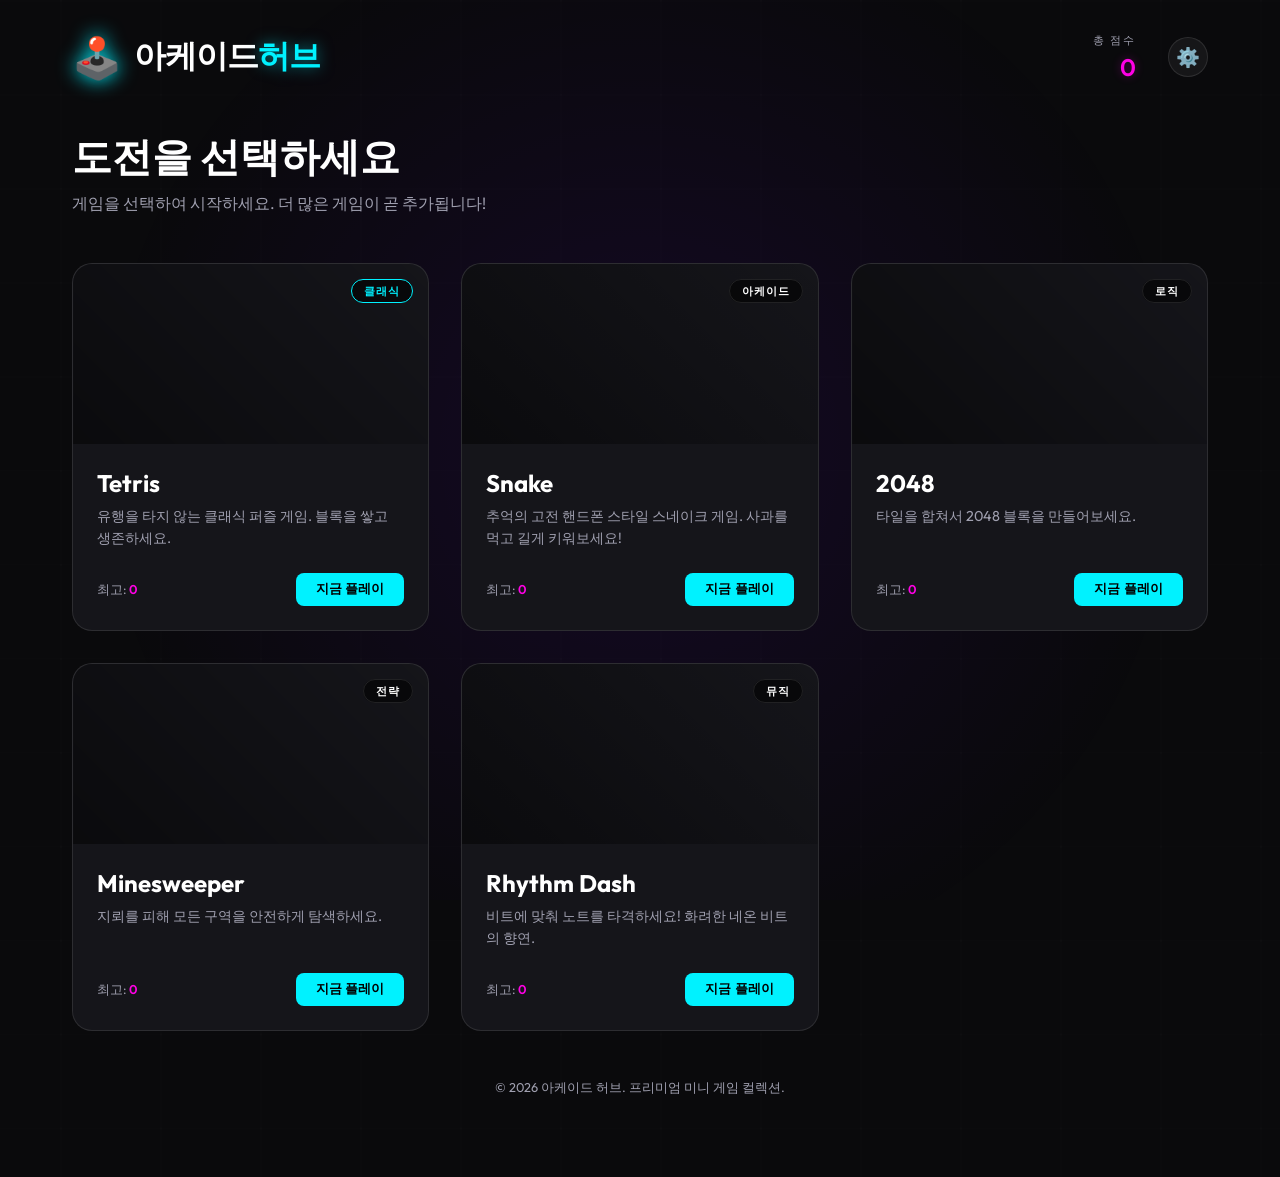
==== index.html @ 885ab1c9 "Add files via upload" ====
<!DOCTYPE html>
<html lang="ko">
<head>
    <meta charset="UTF-8">
    <meta name="viewport" content="width=device-width, initial-scale=1.0">
    <title>아케이드 허브 - 프리미엄 미니 게임</title>
    <link rel="stylesheet" href="style.css">
    <link href="https://fonts.googleapis.com/css2?family=Outfit:wght@300;400;600;800&display=swap" rel="stylesheet">
    <link rel="manifest" href="manifest.json">
    <meta name="theme-color" content="#7000ff">
    <meta name="mobile-web-app-capable" content="yes">
    <meta name="apple-mobile-web-app-status-bar-style" content="black-translucent">
</head>
<body>
    <div id="hub-app">
        <!-- Background Elements -->
        <div class="bg-glow"></div>
        <div class="bg-grid"></div>

        <!-- Header -->
        <header>
            <div class="logo">
                <span class="logo-icon">🕹️</span>
                <h1>아케이드<span>허브</span></h1>
            </div>
            <div class="user-stats">
                <div class="stat-item">
                    <span class="label">총 점수</span>
                    <span id="total-score" class="value">0</span>
                </div>
                <button id="btn-settings" class="btn-icon">⚙️</button>
            </div>
        </header>

        <!-- Main Content -->
        <main id="main-content">
            <section id="game-selection" class="screen active">
                <div class="section-title">
                    <h2>도전을 선택하세요</h2>
                    <p>게임을 선택하여 시작하세요. 더 많은 게임이 곧 추가됩니다!</p>
                </div>

                <div class="game-grid">
                    <!-- Tetris Card -->
                    <div class="game-card" data-game="tetris">
                        <div class="card-image tetris-bg">
                            <div class="card-overlay">
                                <span class="badge">클래식</span>
                            </div>
                        </div>
                        <div class="card-info">
                            <h3>Tetris</h3>
                            <p>유행을 타지 않는 클래식 퍼즐 게임. 블록을 쌓고 생존하세요.</p>
                            <div class="card-footer">
                                <span class="high-score">최고: <span id="tetris-high-score">0</span></span>
                                <button class="btn-play">지금 플레이</button>
                            </div>
                        </div>
                    </div>

                    <!-- Snake Card -->
                    <div class="game-card" data-game="snake">
                        <div class="card-image snake-bg">
                            <div class="card-overlay">
                                <span class="badge">아케이드</span>
                            </div>
                        </div>
                        <div class="card-info">
                            <h3>Snake</h3>
                            <p>추억의 고전 핸드폰 스타일 스네이크 게임. 사과를 먹고 길게 키워보세요!</p>
                            <div class="card-footer">
                                <span class="high-score">최고: <span id="snake-high-score">0</span></span>
                                <button class="btn-play">지금 플레이</button>
                            </div>
                        </div>
                    </div>

                    <!-- 2048 Card -->
                    <div class="game-card" data-game="2048">
                        <div class="card-image bg-2048">
                            <div class="card-overlay">
                                <span class="badge">로직</span>
                            </div>
                        </div>
                        <div class="card-info">
                            <h3>2048</h3>
                            <p>타일을 합쳐서 2048 블록을 만들어보세요.</p>
                            <div class="card-footer">
                                <span class="high-score">최고: <span id="2048-high-score">0</span></span>
                                <button class="btn-play">지금 플레이</button>
                            </div>
                        </div>
                    </div>

                    <!-- Minesweeper Card -->
                    <div class="game-card" data-game="minesweeper">
                        <div class="card-image minesweeper-bg">
                            <div class="card-overlay">
                                <span class="badge">전략</span>
                            </div>
                        </div>
                        <div class="card-info">
                            <h3>Minesweeper</h3>
                            <p>지뢰를 피해 모든 구역을 안전하게 탐색하세요.</p>
                            <div class="card-footer">
                                <span class="high-score">최고: <span id="minesweeper-high-score">0</span></span>
                                <button class="btn-play">지금 플레이</button>
                            </div>
                        </div>
                    </div>

                    <!-- Rhythm Card -->
                    <div class="game-card" data-game="rhythm">
                        <div class="card-image bg-rhythm">
                            <div class="card-overlay">
                                <span class="badge">뮤직</span>
                            </div>
                        </div>
                        <div class="card-info">
                            <h3>Rhythm Dash</h3>
                            <p>비트에 맞춰 노트를 타격하세요! 화려한 네온 비트의 향연.</p>
                            <div class="card-footer">
                                <span class="high-score">최고: <span id="rhythm-high-score">0</span></span>
                                <button class="btn-play">지금 플레이</button>
                            </div>
                        </div>
                    </div>
                </div>
            </section>

            <!-- Game Container -->
            <section id="game-view" class="screen">
                <div class="game-header">
                    <button id="btn-back-to-hub" class="btn-back">
                        <span class="icon">←</span> 허브로 돌아가기
                    </button>
                    <h2 id="current-game-title">TETRIS</h2>
                </div>
                <div id="game-stage">
                    <!-- Game content will be injected here or controlled by sub-app scripts -->
                </div>
        </main>

        <footer>
            <p>&copy; 2026 아케이드 허브. 프리미엄 미니 게임 컬렉션.</p>
        </footer>
    </div>

    <!-- Settings Modal (Moved to top level) -->
    <div id="settings-modal" class="modal-overlay">
        <div class="glass-panel modal-content">
            <button id="btn-close-settings" class="modal-close">&times;</button>
            <h2>설정</h2>
            <div class="settings-group">
                <div class="setting-item">
                    <span>효과음</span>
                    <label class="switch">
                        <input type="checkbox" id="toggle-sound" checked>
                        <span class="slider"></span>
                    </label>
                </div>
                <div class="setting-item">
                    <span>배경음악</span>
                    <label class="switch">
                        <input type="checkbox" id="toggle-music" checked>
                        <span class="slider"></span>
                    </label>
                </div>
                <div class="setting-item">
                    <span>모든 점수 초기화</span>
                    <button id="btn-clear-scores" class="btn-danger">데이터 초기화</button>
                </div>
            </div>
        </div>
    </div>

    <!-- Scripts -->
    <script src="main.js"></script>
    <script>
        if ('serviceWorker' in navigator) {
            window.addEventListener('load', () => {
                navigator.serviceWorker.register('./sw.js')
                    .then(reg => console.log('Service Worker Registered'))
                    .catch(err => console.log('Service Worker Registration Failed'));
            });
        }
    </script>
</body>
</html>
---- style.css ----
:root {
    --bg-dark: #0a0a0c;
    --bg-card: #15151a;
    --accent-cyan: #00f2ff;
    --accent-magenta: #ff00e5;
    --accent-purple: #7000ff;
    --text-main: #ffffff;
    --text-dim: #a0a0b0;
    --glass: rgba(255, 255, 255, 0.05);
    --glass-border: rgba(255, 255, 255, 0.1);
    --shadow-neon: 0 0 20px rgba(0, 242, 255, 0.2);
    --transition-fast: 0.2s cubic-bezier(0.4, 0, 0.2, 1);
    --transition-slow: 0.5s cubic-bezier(0.4, 0, 0.2, 1);
}

* {
    margin: 0;
    padding: 0;
    box-sizing: border-box;
    -webkit-font-smoothing: antialiased;
}

body {
    font-family: 'Outfit', sans-serif;
    background-color: var(--bg-dark);
    color: var(--text-main);
    overflow-x: hidden;
    min-height: 100vh;
}

/* Background Effects */
.bg-glow {
    position: fixed;
    top: 0;
    left: 0;
    width: 100%;
    height: 100%;
    background: radial-gradient(circle at 50% 50%, rgba(112, 0, 255, 0.1), transparent 70%);
    z-index: -2;
}

.bg-grid {
    position: fixed;
    top: 0;
    left: 0;
    width: 100%;
    height: 100%;
    background-image: 
        linear-gradient(rgba(255, 255, 255, 0.02) 1px, transparent 1px),
        linear-gradient(90deg, rgba(255, 255, 255, 0.02) 1px, transparent 1px);
    background-size: 50px 50px;
    z-index: -1;
    perspective: 1000px;
    transform: rotateX(20deg) scale(2);
    transform-origin: top;
    opacity: 0.5;
}

#hub-app {
    max-width: 1200px;
    margin: 0 auto;
    padding: 2rem;
    min-height: 100vh;
    display: flex;
    flex-direction: column;
    transition: var(--transition-slow);
}

.screen {
    display: none;
    animation: fadeIn var(--transition-fast) forwards;
}

.screen.active {
    display: block;
}

/* Game Mode (Fullscreen UI) */
body.game-mode {
    overflow: hidden;
}

body.game-mode #hub-app {
    padding: 0;
    max-width: none;
}

body.game-mode header,
body.game-mode footer {
    display: none;
}

body.game-mode #main-content {
    height: 100vh;
}

body.game-mode #game-view {
    height: 100vh;
    display: flex;
    flex-direction: column;
}

body.game-mode #game-stage {
    flex-grow: 1;
    border-radius: 0;
    border: none;
    height: 100%;
}

body.game-mode .game-header {
    position: absolute;
    top: 20px;
    left: 20px;
    z-index: 10;
    margin-bottom: 0;
    background: rgba(0, 0, 0, 0.5);
    backdrop-filter: blur(10px);
    padding: 10px 20px;
    border-radius: 12px;
    border: 1px solid var(--glass-border);
    opacity: 0.3;
    transition: var(--transition-fast);
}

body.game-mode .game-header:hover {
    opacity: 1;
}

/* Header */
header {
    display: flex;
    justify-content: space-between;
    align-items: center;
    padding-bottom: 3rem;
}

.logo {
    display: flex;
    align-items: center;
    gap: 12px;
}

.logo-icon {
    font-size: 2.5rem;
    filter: drop-shadow(0 0 10px var(--accent-cyan));
}

.logo h1 {
    font-weight: 800;
    font-size: 2rem;
    letter-spacing: -1px;
}

.logo h1 span {
    color: var(--accent-cyan);
    text-shadow: 0 0 15px rgba(0, 242, 255, 0.5);
}

.user-stats {
    display: flex;
    align-items: center;
    gap: 2rem;
}

.btn-icon {
    background: var(--glass);
    border: 1px solid var(--glass-border);
    color: var(--text-main);
    width: 40px;
    height: 40px;
    border-radius: 50%;
    display: flex;
    justify-content: center;
    align-items: center;
    cursor: pointer;
    font-size: 1.2rem;
    transition: var(--transition-fast);
}

.btn-icon:hover {
    background: var(--accent-purple);
    border-color: var(--accent-purple);
    transform: rotate(45deg);
}

.stat-item {
    text-align: right;
}

.stat-item .label {
    display: block;
    font-size: 0.7rem;
    color: var(--text-dim);
    letter-spacing: 2px;
    margin-bottom: 4px;
}

.stat-item .value {
    font-size: 1.5rem;
    font-weight: 600;
    color: var(--accent-magenta);
    text-shadow: 0 0 10px rgba(255, 0, 229, 0.3);
}

/* Section Title */
.section-title {
    margin-bottom: 3rem;
}

.section-title h2 {
    font-size: 2.5rem;
    font-weight: 700;
    margin-bottom: 0.5rem;
}

.section-title p {
    color: var(--text-dim);
}

/* Game Grid */
.game-grid {
    display: grid;
    grid-template-columns: repeat(auto-fill, minmax(300px, 1fr));
    gap: 2rem;
}

.game-card {
    background: var(--bg-card);
    border-radius: 20px;
    overflow: hidden;
    border: 1px solid var(--glass-border);
    transition: var(--transition-fast);
    cursor: pointer;
    position: relative;
}

.game-card:hover {
    transform: translateY(-10px);
    border-color: var(--accent-cyan);
    box-shadow: 0 10px 30px rgba(0, 242, 255, 0.1), 0 0 20px rgba(0, 242, 255, 0.05);
}

.card-image {
    height: 180px;
    background-size: cover;
    background-position: center;
    position: relative;
}

.tetris-bg { background-image: linear-gradient(45deg, rgba(0,0,0,0.5), transparent), url('assets/tetris_cover.png'); }
.snake-bg { background-image: linear-gradient(45deg, rgba(0,0,0,0.5), transparent), url('assets/snake_cover_v2.png'); }
.bg-2048 { background-image: linear-gradient(45deg, rgba(0,0,0,0.5), transparent), url('assets/2048_cover.png'); }
.minesweeper-bg { background-image: linear-gradient(45deg, rgba(0,0,0,0.5), transparent), url('assets/minesweeper_cover.png'); }
.bg-rhythm { background-image: linear-gradient(45deg, rgba(0,0,0,0.5), transparent), url('assets/rhythm_cover.png'); }

.card-overlay {
    position: absolute;
    top: 15px;
    right: 15px;
}

.badge {
    padding: 4px 12px;
    background: rgba(0, 0, 0, 0.6);
    border: 1px solid var(--glass-border);
    border-radius: 20px;
    font-size: 0.7rem;
    font-weight: 600;
    text-transform: uppercase;
    letter-spacing: 1px;
}

.game-card[data-game="tetris"] .badge {
    color: var(--accent-cyan);
    border-color: var(--accent-cyan);
}

.card-info {
    padding: 1.5rem;
}

.card-info h3 {
    font-size: 1.5rem;
    margin-bottom: 0.5rem;
}

.card-info p {
    color: var(--text-dim);
    font-size: 0.9rem;
    line-height: 1.5;
    margin-bottom: 1.5rem;
    min-height: 2.7rem;
}

.card-footer {
    display: flex;
    justify-content: space-between;
    align-items: center;
}

.high-score {
    font-size: 0.8rem;
    color: var(--text-dim);
}

.high-score span {
    color: var(--accent-magenta);
    font-weight: 600;
}

.btn-play {
    padding: 8px 20px;
    background: var(--accent-cyan);
    color: #000;
    border: none;
    border-radius: 8px;
    font-weight: 700;
    font-size: 0.8rem;
    cursor: pointer;
    transition: var(--transition-fast);
}

.btn-play:hover {
    background: #fff;
    box-shadow: 0 0 15px var(--accent-cyan);
}

.game-card.locked {
    cursor: not-allowed;
}

.coming-soon {
    font-size: 0.8rem;
    color: var(--text-dim);
    font-style: italic;
}

/* Modal & Settings */
.modal-overlay {
    position: fixed;
    top: 0;
    left: 0;
    width: 100%;
    height: 100%;
    background: rgba(0, 0, 0, 0.8);
    backdrop-filter: blur(5px);
    z-index: 100;
    display: none;
    justify-content: center;
    align-items: center;
}

.modal-overlay.active { display: flex; }

.modal-content {
    background: var(--bg-card);
    width: 90%;
    max-width: 400px;
    padding: 2.5rem;
    border-radius: 24px;
    border: 1px solid var(--glass-border);
    position: relative;
}

.modal-close {
    position: absolute;
    top: 20px;
    right: 20px;
    background: transparent;
    border: none;
    color: var(--text-dim);
    font-size: 1.5rem;
    cursor: pointer;
}

.settings-group {
    margin-top: 2rem;
    display: flex;
    flex-direction: column;
    gap: 1.5rem;
}

.setting-item {
    display: flex;
    justify-content: space-between;
    align-items: center;
}

.btn-danger {
    background: #ff3e3e;
    color: #fff;
    border: none;
    padding: 8px 16px;
    border-radius: 8px;
    font-weight: 600;
    cursor: pointer;
}

/* Switch Component */
.switch {
    position: relative;
    display: inline-block;
    width: 50px;
    height: 24px;
}

.switch input { opacity: 0; width: 0; height: 0; }

.slider {
    position: absolute;
    cursor: pointer;
    top: 0; left: 0; right: 0; bottom: 0;
    background-color: var(--glass);
    transition: .4s;
    border-radius: 24px;
}

.slider:before {
    position: absolute;
    content: "";
    height: 18px; width: 18px;
    left: 3px; bottom: 3px;
    background-color: white;
    transition: .4s;
    border-radius: 50%;
}

input:checked + .slider { background-color: var(--accent-cyan); }
input:checked + .slider:before { transform: translateX(26px); }

@keyframes fadeIn {
    from { opacity: 0; transform: translateY(10px); }
    to { opacity: 1; transform: translateY(0); }
}

/* Game View */
.game-header {
    display: flex;
    align-items: center;
    gap: 2rem;
    margin-bottom: 2rem;
}

.btn-back {
    background: transparent;
    border: 1px solid var(--glass-border);
    color: var(--text-main);
    padding: 8px 16px;
    border-radius: 8px;
    cursor: pointer;
    font-weight: 600;
    font-size: 0.8rem;
    transition: var(--transition-fast);
}

.btn-back:hover {
    background: var(--glass);
    border-color: var(--text-main);
}

#game-stage {
    background: var(--bg-card);
    border-radius: 20px;
    border: 1px solid var(--glass-border);
    min-height: 700px;
    display: flex;
    justify-content: center;
    align-items: center;
    position: relative;
    overflow: hidden;
}

/* Footer */
footer {
    margin-top: auto;
    padding: 3rem 0;
    text-align: center;
    color: var(--text-dim);
    font-size: 0.8rem;
}

/* Responsive */
@media (max-width: 768px) {
    header {
        flex-direction: column;
        gap: 1rem;
        align-items: flex-start;
    }
    
    .logo-icon { font-size: 2rem; }
    .logo h1 { font-size: 1.5rem; }
    
    .section-title h2 { font-size: 2rem; }
}
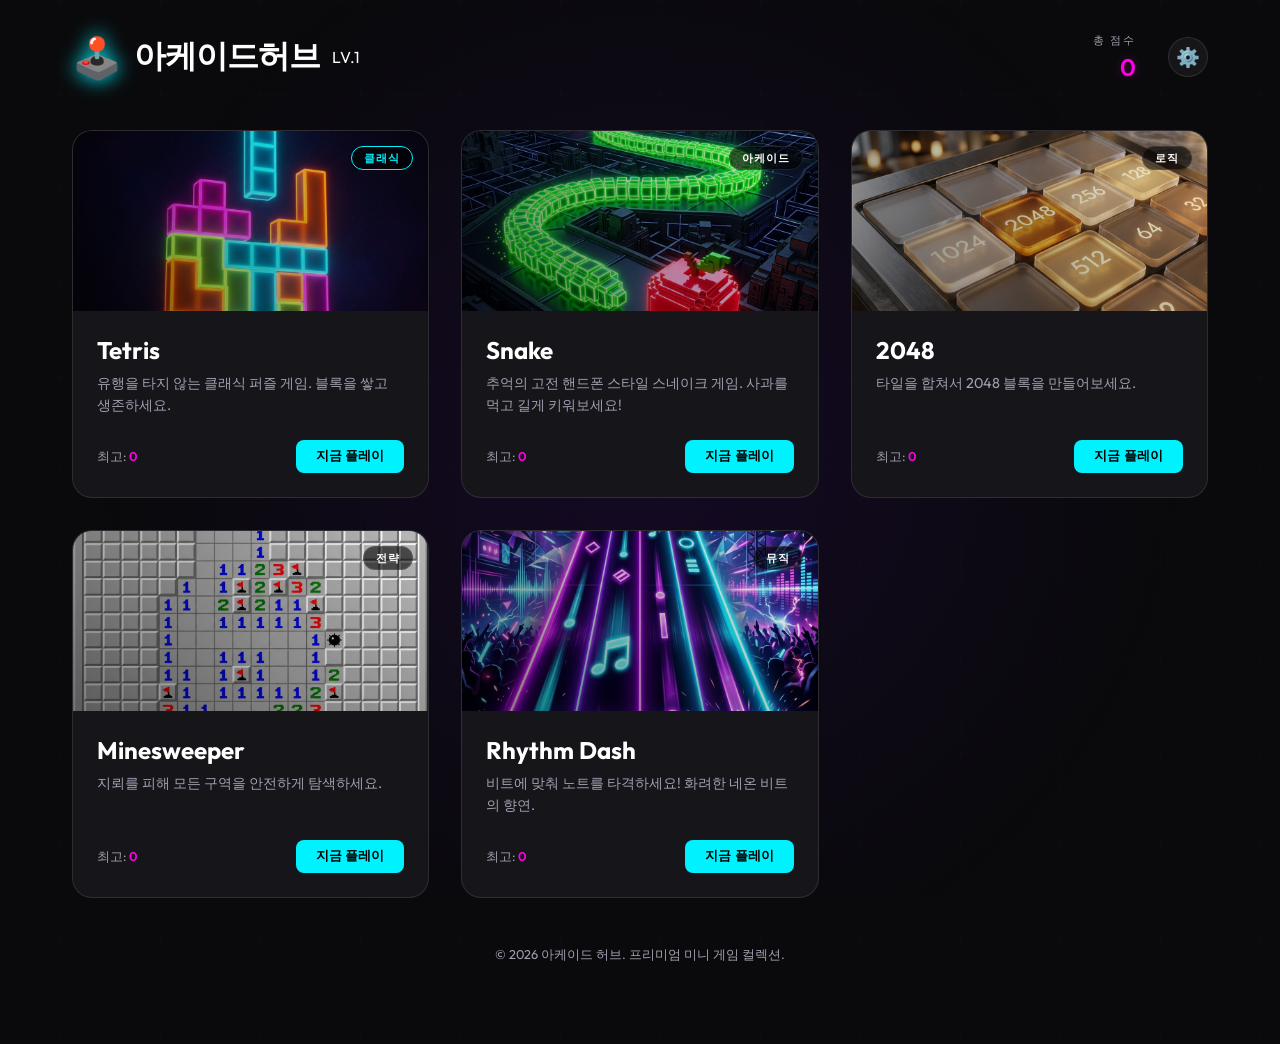
==== commit 9c8b692e: "Add files via upload" ====
--- a/index.html
+++ b/index.html
@@ -35,10 +35,6 @@
         <!-- Main Content -->
         <main id="main-content">
             <section id="game-selection" class="screen active">
-                <div class="section-title">
-                    <h2>도전을 선택하세요</h2>
-                    <p>게임을 선택하여 시작하세요. 더 많은 게임이 곧 추가됩니다!</p>
-                </div>
 
                 <div class="game-grid">
                     <!-- Tetris Card -->
@@ -179,9 +175,13 @@
     <script>
         if ('serviceWorker' in navigator) {
             window.addEventListener('load', () => {
-                navigator.serviceWorker.register('./sw.js')
+                // Use relative path for GitHub Pages
+                const swPath = window.location.pathname.includes('mini-game-hub') 
+                    ? '/mini-game-hub/sw.js' 
+                    : './sw.js';
+                navigator.serviceWorker.register(swPath)
                     .then(reg => console.log('Service Worker Registered'))
-                    .catch(err => console.log('Service Worker Registration Failed'));
+                    .catch(err => console.log('Service Worker Registration Failed', err));
             });
         }
     </script>
--- a/style.css
+++ b/style.css
@@ -151,10 +151,6 @@
     letter-spacing: -1px;
 }
 
-.logo h1 span {
-    color: var(--accent-cyan);
-    text-shadow: 0 0 15px rgba(0, 242, 255, 0.5);
-}
 
 .user-stats {
     display: flex;
@@ -213,9 +209,6 @@
     margin-bottom: 0.5rem;
 }
 
-.section-title p {
-    color: var(--text-dim);
-}
 
 /* Game Grid */
 .game-grid {
@@ -247,11 +240,11 @@
     position: relative;
 }
 
-.tetris-bg { background-image: linear-gradient(45deg, rgba(0,0,0,0.5), transparent), url('assets/tetris_cover.png'); }
-.snake-bg { background-image: linear-gradient(45deg, rgba(0,0,0,0.5), transparent), url('assets/snake_cover_v2.png'); }
-.bg-2048 { background-image: linear-gradient(45deg, rgba(0,0,0,0.5), transparent), url('assets/2048_cover.png'); }
-.minesweeper-bg { background-image: linear-gradient(45deg, rgba(0,0,0,0.5), transparent), url('assets/minesweeper_cover.png'); }
-.bg-rhythm { background-image: linear-gradient(45deg, rgba(0,0,0,0.5), transparent), url('assets/rhythm_cover.png'); }
+.tetris-bg { background-image: linear-gradient(45deg, rgba(0,0,0,0.5), transparent), url('static/tetris_cover.png'); }
+.snake-bg { background-image: linear-gradient(45deg, rgba(0,0,0,0.5), transparent), url('static/snake_cover_v2.png'); }
+.bg-2048 { background-image: linear-gradient(45deg, rgba(0,0,0,0.5), transparent), url('static/2048_cover.png'); }
+.minesweeper-bg { background-image: linear-gradient(45deg, rgba(0,0,0,0.5), transparent), url('static/minesweeper_cover.png'); }
+.bg-rhythm { background-image: linear-gradient(45deg, rgba(0,0,0,0.5), transparent), url('static/rhythm_cover.png'); }
 
 .card-overlay {
     position: absolute;
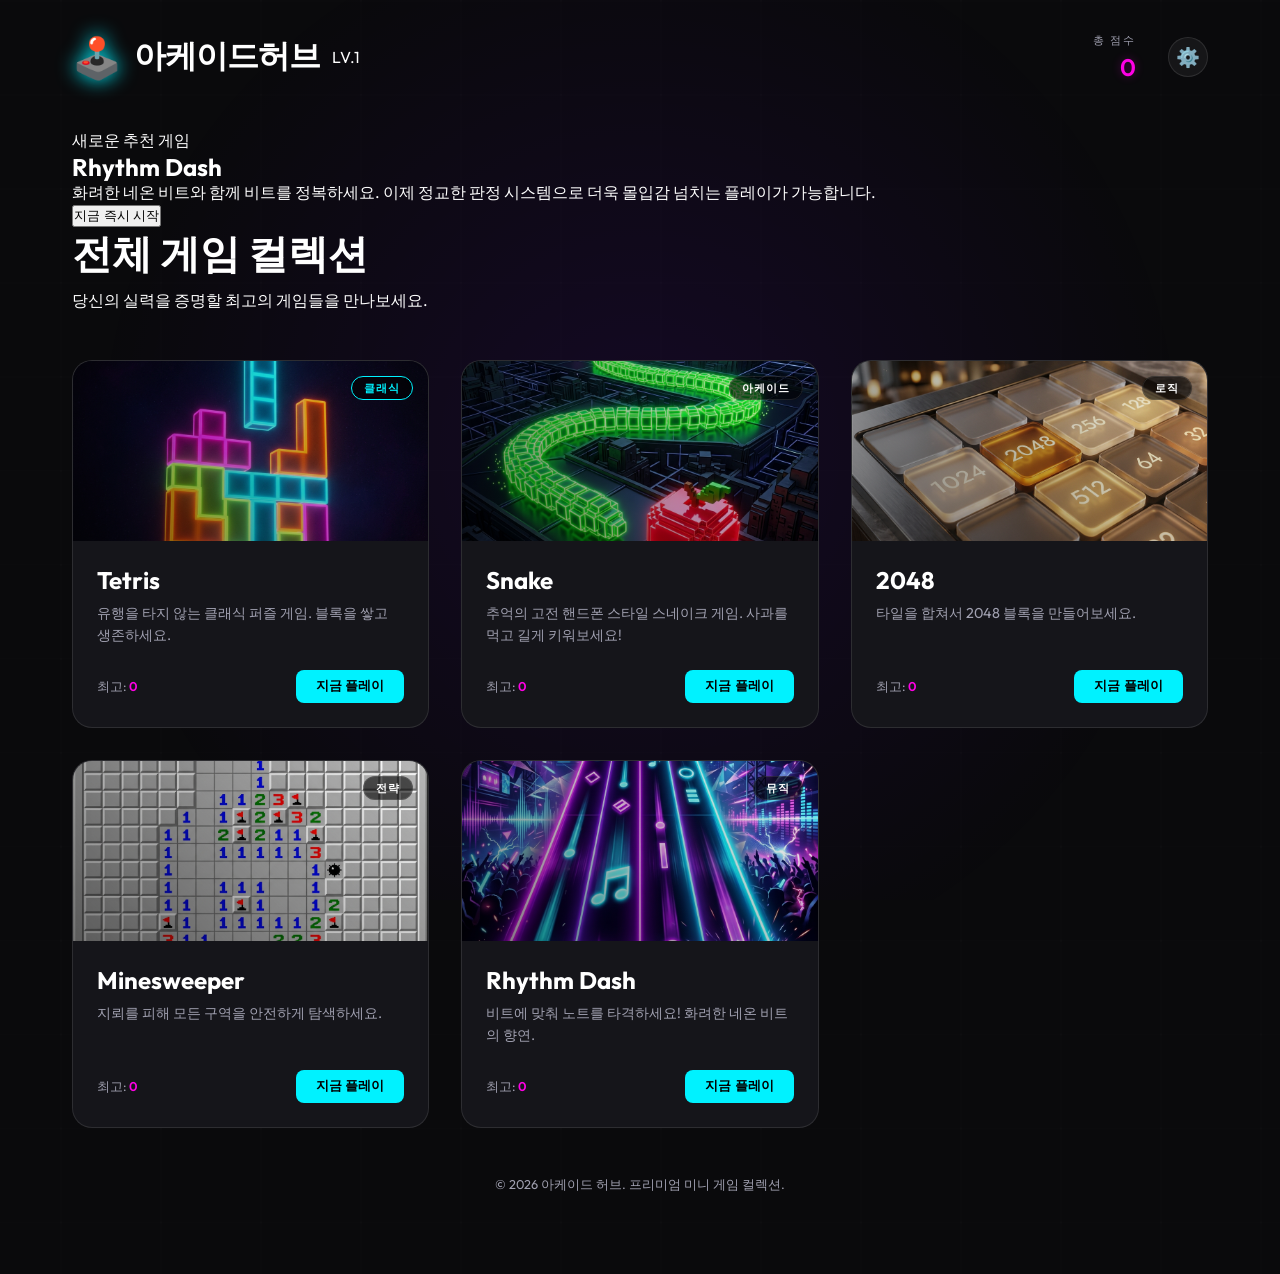
==== commit b773c399: "Add files via upload" ====
--- a/index.html
+++ b/index.html
@@ -35,6 +35,23 @@
         <!-- Main Content -->
         <main id="main-content">
             <section id="game-selection" class="screen active">
+                <div class="hero-section">
+                    <div class="hero-content">
+                        <span class="hero-tag">새로운 추천 게임</span>
+                        <h2>Rhythm Dash</h2>
+                        <p>화려한 네온 비트와 함께 비트를 정복하세요. 이제 정교한 판정 시스템으로 더욱 몰입감 넘치는 플레이가 가능합니다.</p>
+                        <button class="btn-hero-play" data-game="rhythm">지금 즉시 시작</button>
+                    </div>
+                    <div class="hero-visual rhythm-visual">
+                        <div class="neon-circle"></div>
+                        <div class="neon-notes"></div>
+                    </div>
+                </div>
+
+                <div class="section-title">
+                    <h2>전체 게임 컬렉션</h2>
+                    <p>당신의 실력을 증명할 최고의 게임들을 만나보세요.</p>
+                </div>
 
                 <div class="game-grid">
                     <!-- Tetris Card -->
@@ -135,6 +152,7 @@
                 <div id="game-stage">
                     <!-- Game content will be injected here or controlled by sub-app scripts -->
                 </div>
+            </section>
         </main>
 
         <footer>
--- a/style.css
+++ b/style.css
@@ -240,11 +240,11 @@
     position: relative;
 }
 
-.tetris-bg { background-image: linear-gradient(45deg, rgba(0,0,0,0.5), transparent), url('static/tetris_cover.png'); }
-.snake-bg { background-image: linear-gradient(45deg, rgba(0,0,0,0.5), transparent), url('static/snake_cover_v2.png'); }
-.bg-2048 { background-image: linear-gradient(45deg, rgba(0,0,0,0.5), transparent), url('static/2048_cover.png'); }
-.minesweeper-bg { background-image: linear-gradient(45deg, rgba(0,0,0,0.5), transparent), url('static/minesweeper_cover.png'); }
-.bg-rhythm { background-image: linear-gradient(45deg, rgba(0,0,0,0.5), transparent), url('static/rhythm_cover.png'); }
+.tetris-bg { background-image: linear-gradient(45deg, rgba(0,0,0,0.5), transparent), url('assets/tetris_cover.png'); }
+.snake-bg { background-image: linear-gradient(45deg, rgba(0,0,0,0.5), transparent), url('assets/snake_cover_v2.png'); }
+.bg-2048 { background-image: linear-gradient(45deg, rgba(0,0,0,0.5), transparent), url('assets/2048_cover.png'); }
+.minesweeper-bg { background-image: linear-gradient(45deg, rgba(0,0,0,0.5), transparent), url('assets/minesweeper_cover.png'); }
+.bg-rhythm { background-image: linear-gradient(45deg, rgba(0,0,0,0.5), transparent), url('assets/rhythm_cover.png'); }
 
 .card-overlay {
     position: absolute;
